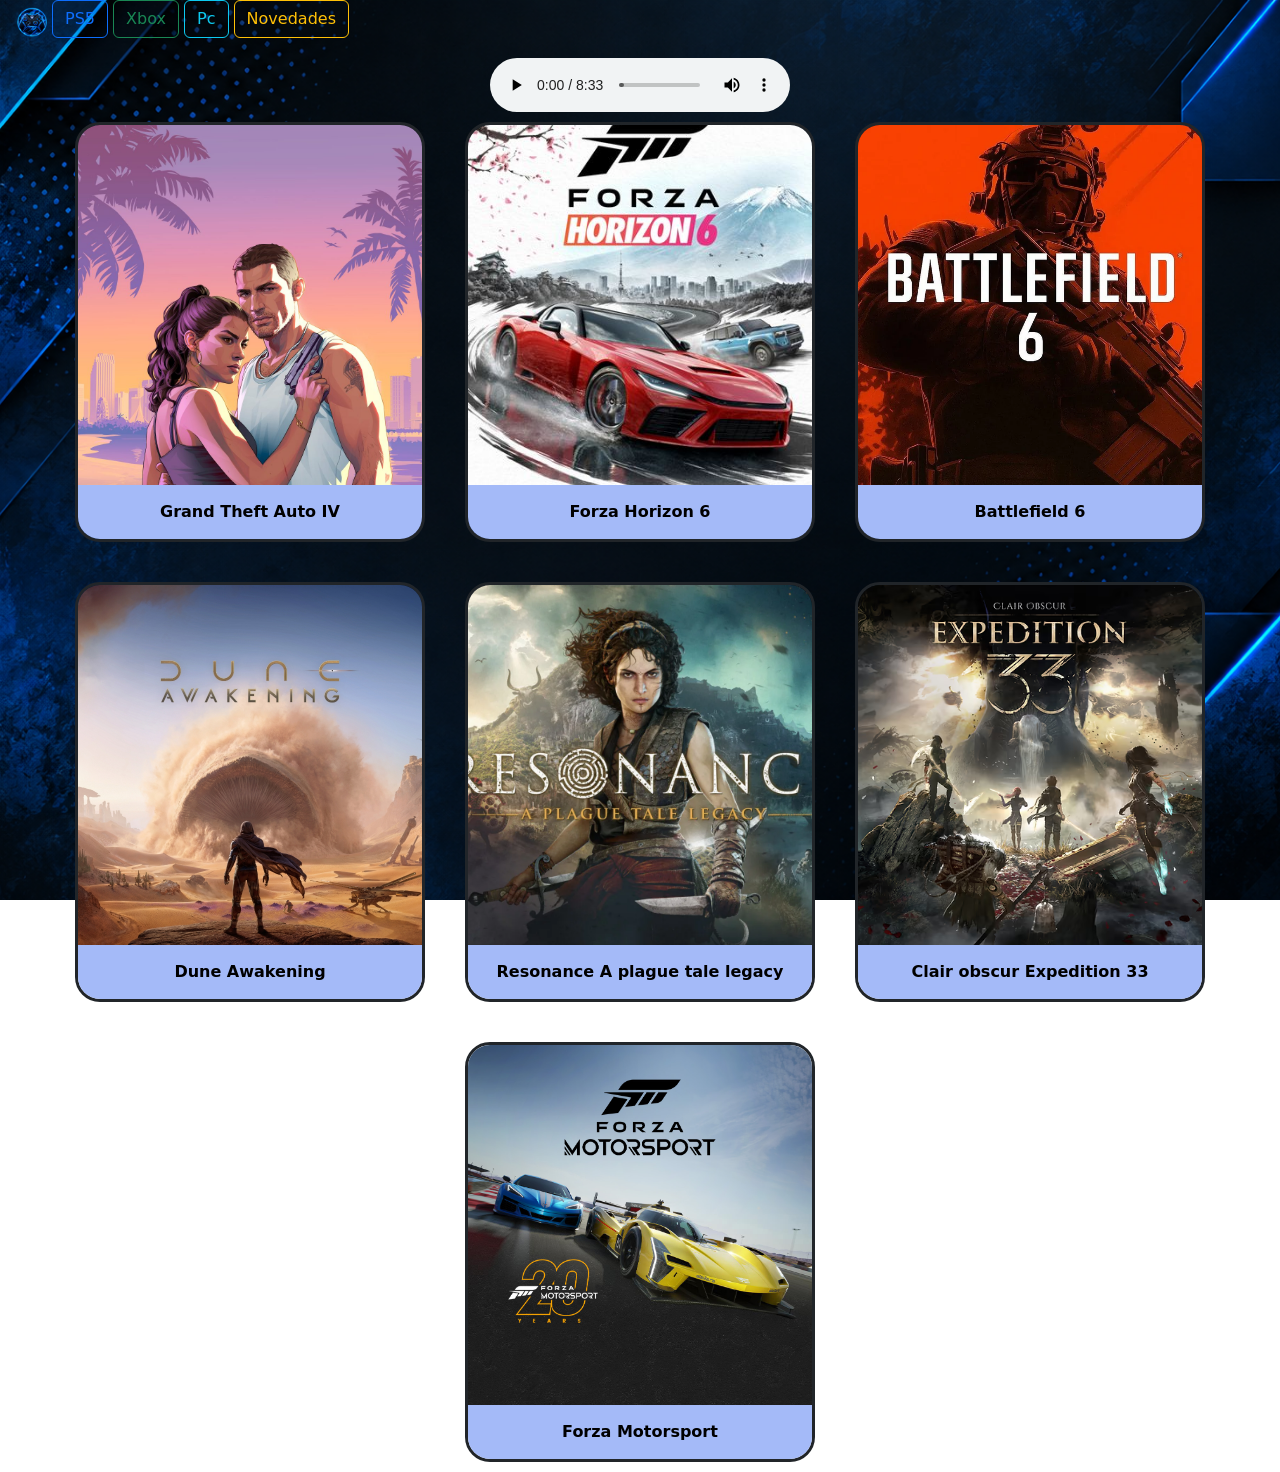
==== Inicio/index.html @ 43ca1779 "Correccion de un error en imagen" ====
<!doctype html>
<html lang="en">

<head>
  <meta charset="UTF-8" />
  <title>Alberto Pueblas</title>
  <link rel="icon" href="./img/favicon.png" />
  <link href="https://cdn.jsdelivr.net/npm/bootstrap@5.3.8/dist/css/bootstrap.min.css" rel="stylesheet"
    integrity="sha384-sRIl4kxILFvY47J16cr9ZwB07vP4J8+LH7qKQnuqkuIAvNWLzeN8tE5YBujZqJLB" crossorigin="anonymous" />
  <link rel="stylesheet" href="./css/index.css" />
</head>

<body>
  <!--Barra de navegación-->
  <div class="container-fluid">
    <nav class="d-flex mb-3">
      <a class="navbar-brand" href="./index.html">
        <img src="./img/favicon.png" alt="Logo" width="30" height="30" class="d-inline-block align-text-top" />
      </a>
      <div class="navBar">
        <a href="./juegos/plataformas/playstation.html" type="button" class="btn btn-outline-primary">PS5</a>
        <a href="./juegos/plataformas/xbox.html" type="button" class="btn btn-outline-success">Xbox</a>
        <a href="./juegos/plataformas/pc.html" type="button" class="btn btn-outline-info">Pc</a>
        <a href="./juegos/proximos.html" type="button" class="btn btn-outline-warning">Novedades</a>
      </div>

    </nav>
  </div>
  <div class="cajon">
    <audio autoplay loop controls class="audio" autoplay loop>
      <source src="./audio/WeLost-LorienTestard.mp3" type="audio/mpeg">
    </audio>
  </div>

  <!--Este div contiene las tarjetas-->
  <div class="contenedor">
    <div class="carta" id="gta6">
      <span>
        <h3>Ficha técnica</h3>
        <ul>
          <li>Fecha de lanzamiento: 19 - 11 - 26</li>
          <li>Plataformas: Xbox / Ps5</li>
          <li>Tamaño: Consolas: 100 - 250 GB</li>
          <li>Multijugador: Sin confirmar</li>
          <li>Precio: 79.99€</li>
          <p>Trailer</p>
        </ul>
        <a href="./img/gtaVI.jpg" target="_blank">
          <img src="./img/gtaVI.jpg" alt="GTA VI" />
        </a>
      </span>
      <img src="./img/gtaVI.jpg" alt="GTA VI" />

      <div class="card-body">
        <p class="card-text">Grand Theft Auto IV</p>
        <a class="Trailer" href="https://www.youtube.com/watch?v=FomR02IqaDY" target="_blank">Trailer: Grand Theft Auto
          VI</a>
      </div>
    </div>

    <div class="carta" id="ForzaHorizon6">
      <span>
        <h3>Ficha técnica</h3>
        <ul>
          <li>Fecha de lanzamiento: 19 - 05 - 26</li>
          <li>Plataformas: Xbox / Pc</li>
          <li>Tamaño: Xbox: 144 GB / Pc: 156 GB</li>
          <li>Multijugador: 1 / 12</li>
          <li>Precio: 69.99€</li>
        </ul>
        <a href="./img/ForzaHorizon6.jpg" target="_blank">
          <img src="./img/ForzaHorizon6.jpg" alt="Forza Horizon 6" />
        </a>
      </span>
      <img src="./img/ForzaHorizon6.jpg" />
      <div class="card-body">
        <p class="card-text">Forza Horizon 6</p>
        <a class="Trailer" href="https://www.youtube.com/watch?v=oYhaW-Vr4wg" target="_blank">Trailer: Forza horizon
          6</a>
      </div>
    </div>

    <div class="carta">
      <span>
        <h3>Ficha técnica</h3>
        <ul>
          <li>Fecha de lanzamiento: 10 - 10 - 25</li>
          <li>Plataformas: Xbox / Ps5 / Pc</li>
          <li>Tamaño: Xbox: 144 GB / Pc: 156 GB</li>
          <li>Multijugador: 1 / 128</li>
          <li>Precio: 69.99€ Standard / 109.99€ Phantom</li>
        </ul>
        <a href="./img/bf.webp" target="_blank">
          <img src="./img/bf.webp" alt="Forza Horizon 6" />
        </a>
      </span>
      <img src="./img/bf.webp" />
      <div class="card-body">
        <p class="card-text">Battlefield 6</p>
        <a class="Trailer" href="https://www.youtube.com/watch?v=6J8g1j0k5xM" target="_blank">Trailer: Battlefield 6</a>
      </div>
    </div>
    <div class="carta">
      <span>
        <h3>Ficha técnica</h3>
        <ul>
          <li>Fecha de lanzamiento: 10 - 06 - 26</li>
          <li>Plataformas: Xbox / Pc / Ps5</li>
          <li>Tamaño: Consolas: 60 GB / Pc: 75 GB</li>
          <li>Multijugador: 1 / 32</li>
          <li>Precio: Standard 49.99€ / Deluxe 69.99€ Utlimate 89.99€</li>
        </ul>
        <a href="./img/dune.jpg" target="_blank">
          <img src="./img/dune.jpg" alt="Dune Awakening" />
        </a>
      </span>
      <img src="./img/dune.jpg" />
      <div class="card-body">
        <p class="card-text">Dune Awakening</p>
        <a class="Trailer" href="https://www.youtube.com/watch?v=ztdVjiRpYfo" target="_blank">Trailer: Dune
          Awakening</a>
      </div>
    </div>

    <div class="carta">
      <span>
        <h3>Ficha técnica</h3>
        <ul>
          <li>Fecha de lanzamiento: 27 - 08 - 26</li>
          <li>Plataformas: Xbox / Pc / Ps5</li>
          <li>Tamaño: Consolas: 66 GB / Pc: 75 GB</li>
          <li>Multijugador: No</li>
          <li>
            Precio: Consolas 49.99€ / Pc 59.99€ / ed.Coleccionista 149.99€
          </li>
        </ul>
        <a href="./img/resonance.webp" target="_blank">
          <img src="./img/resonance.webp" alt="Resonance A plague tale legacy" />
        </a>
      </span>
      <img src="./img/resonance.webp" />
      <div class="card-body">
        <p class="card-text">Resonance A plague tale legacy</p>
        <a class="Trailer" href="https://www.youtube.com/watch?v=K3wOM3Fq3BI" target="_blank">Trailer: Resonance A
          plague tale legacy</a>
      </div>
    </div>

    <div class="carta">
      <span>
        <h3>Ficha técnica</h3>
        <ul>
          <li>Fecha de lanzamiento: 24 - 04 - 25</li>
          <li>Plataformas: Xbox / Pc / Ps5</li>
          <li>Tamaño: Consolas: 43 GB / Pc: 55 GB</li>
          <li>Multijugador: No</li>
          <li>Precio: Standard 49.99€ / Deluxe 59.99€</li>
        </ul>
        <a href="./img/expedition.jpg" target="_blank">
          <img src="./img/expedition.jpg" alt="Clair obscur Expedition 33" />
        </a>
      </span>
      <img src="./img/expedition.jpg" />
      <div class="card-body">
        <p class="card-text">Clair obscur Expedition 33</p>
        <a class="Trailer" href="https://www.youtube.com/watch?v=9baCqcVrNCc" target="_blank">Trailer: Clair obscur
          Expedition 33</a>
      </div>
    </div>
    <div class="carta">
      <span>
        <h3>Ficha técnica</h3>
        <ul>
          <li>Fecha de lanzamiento: 10 - 10 - 23</li>
          <li>Plataformas: Xbox / Pc</li>
          <li>Tamaño: Xbox: 144 GB / Pc: 130 GB</li>
          <li>Multijugador: 1 / 16</li>
          <li>Precio: Standard 69.99€ / Deluxe 99.99€</li>
        </ul>
        <a href="./img/forzaMotorsport.jpg" target="_blank">
          <img src="./img/forzaMotorsport.jpg" alt="Forza Motorsport" />
        </a>
      </span>
      <img src="./img/forzaMotorsport.jpg" />
      <div class="card-body">
        <p class="card-text">Forza Motorsport</p>
        <a class="Trailer" href="https://www.youtube.com/watch?v=em4gv1Ietko" target="_blank">Trailer: Forza
          Motorsport</a>
      </div>
    </div>
  </div>
</body>

</html>
---- Inicio/css/index.css ----
body {
  background-image: url("../img/Fondo.png");
  background-size: cover;
  background-position: center;
  background-attachment: fixed;
  margin: 0;
}

p {
  color: aliceblue;
}

.navbar-brand {
  margin: 5px;
}
.contenedor {
  display: flex;
  justify-content: center;
  gap: 20px;
  flex-wrap: wrap;
}

.carta {
  height: 420px;
  width: 350px;
  margin: 10px;
  overflow: hidden;
  border-radius: 25px;
  border-style: solid;
  position: relative;
  span {
    display: none;
  }


}

.carta:hover {
  width: 350px;
  height: 420px;
  margin: 10px;
  overflow: hidden;
  border-radius: 25px;
  border-style: solid;
  border-color: rgb(0, 149, 255);
  h3 {
    text-align: center;
    color: rgb(0, 149, 255);
    font-weight: bold;
  }
  span {
    position: absolute;
    top: 0;
    width: 100%;
    height: 100%;
    display: block;
    text-align: left;
    z-index: 2;
    font-weight: bold;
  }
    span img {
    position: absolute;
    width: 80%;
    height: 180px;
    left: 10%;
    bottom: 20px;
    object-fit: cover;
    opacity: 0;
  }
  p{
    display:none;
  }
  .Trailer {
    text-align: center;
    position: sticky;
    bottom: 0;
    width: 100%;
    z-index: 2;
    font-weight: bold;
    color: rgb(0, 149, 255);
  }
  img {
    width: 100%;
    height: 360px;
    object-fit: cover;
    opacity: 0.4;
  }
}

.card-body {
  background-color: rgb(164, 186, 248);
  text-align: center;
  padding: 15px;
}

.card-body-ps {
  background-color: #1876d4;
  text-align: center;
  padding: 15px;
}

.card-body-xbox {
  background-color: #119b02;
  text-align: center;
  padding: 15px;
}

.card-text {
  color: black;
  font-weight: bold;
}

.carta img {
  width: 100%;
  height: 360px;
  object-fit: cover;
}

.cartel {
  width: 80%;
  margin: 10px auto;
  overflow: hidden;
  border-radius: 25px;
}
.cartel img {
  width: 100%;

  object-fit: cover;
}

.listas {
  text-align: left;
}

.cartaNoticia {
  margin: 10px auto;
  margin-left: 10px;
  margin-right: 10px;
  border-radius: 20px;
  background-color: aliceblue;
}

.cartaNoticia p {
  margin-left: 15px;
  margin-right: 15px;
  color: black;
}
.cartaNoticia h1 {
  text-align: center;
}

.lista {
  text-align: center;
  width: 350px;
  margin: 10px;
  overflow: hidden;
  border-radius: 25px;
  border-style: solid;
  position: relative;
}

.audio {
  display: center;
  position: relative;
  bottom: 0;
  left: 0;
}
.cajon {
  display: flex;
  justify-content: center;
  gap: 20px;
  flex-wrap: wrap;
}

ul {
background-color: white;
opacity: 0.5;
border-radius: 20px;
}
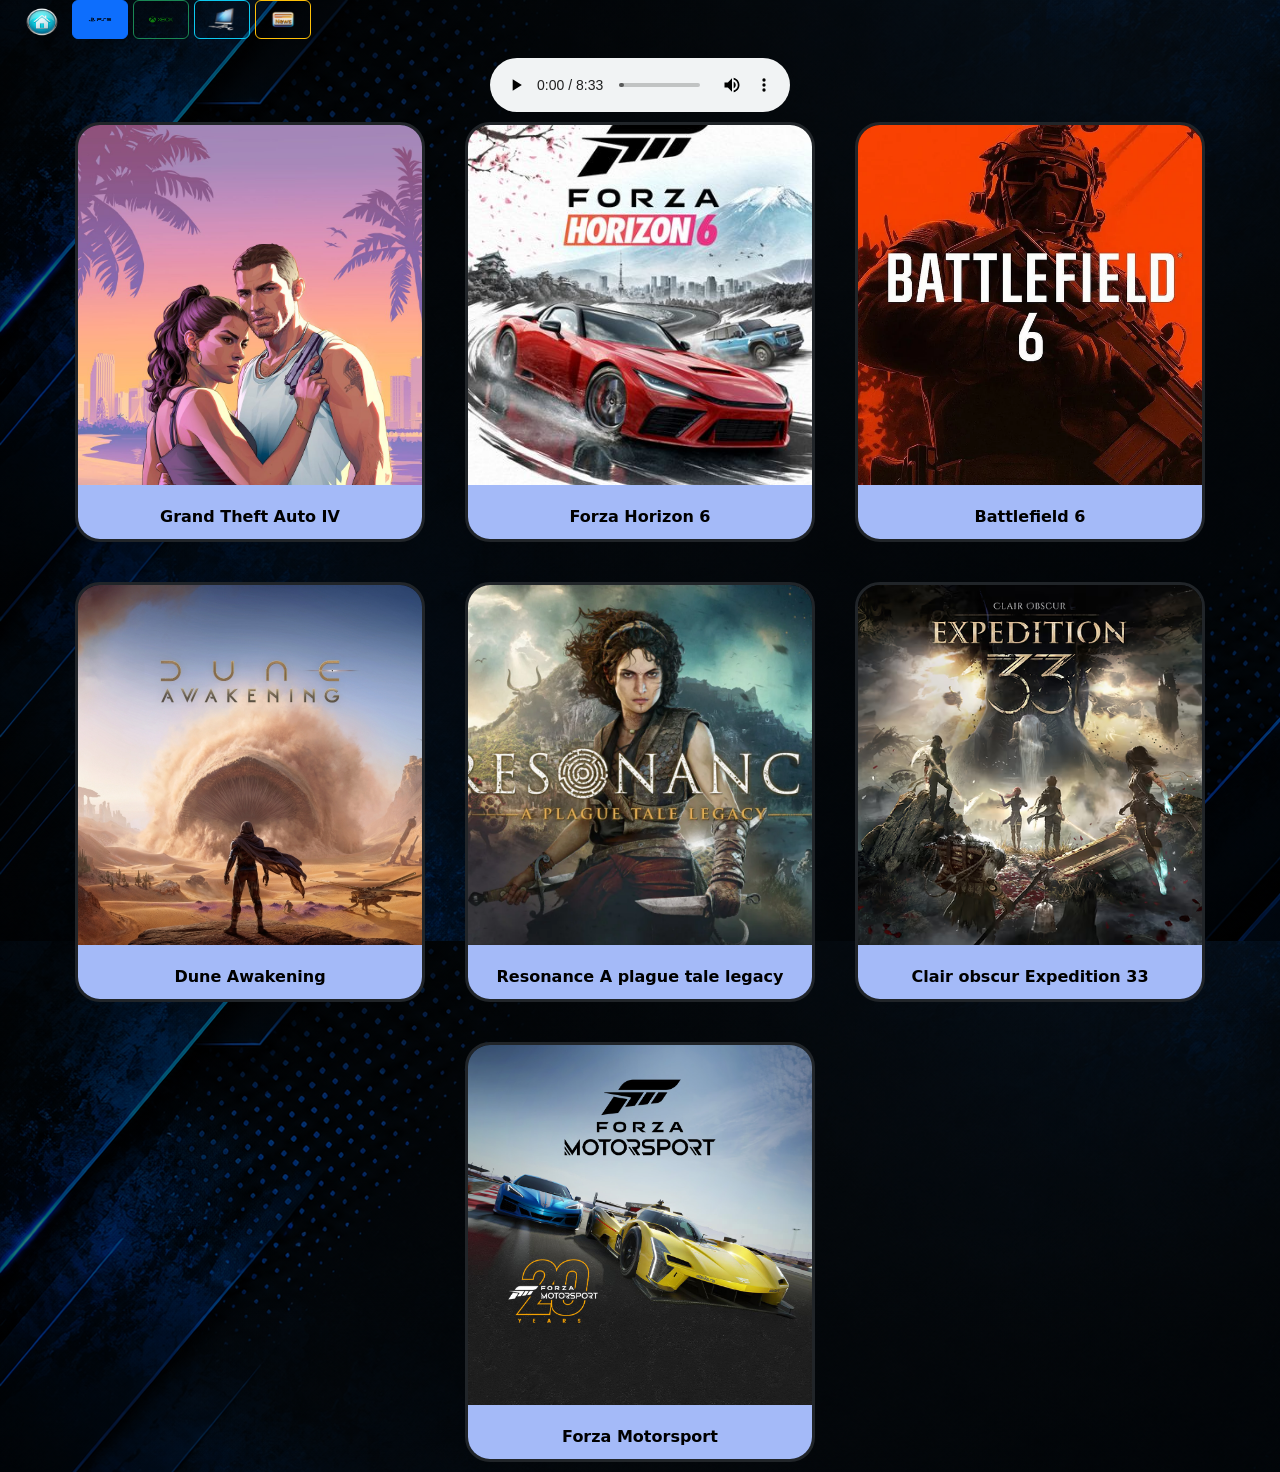
==== commit 1d673eb8: "Implementacion de mejoras visuales e iconos en la navbar" ====
--- a/Inicio/index.html
+++ b/Inicio/index.html
@@ -15,17 +15,26 @@
   <div class="container-fluid">
     <nav class="d-flex mb-3">
       <a class="navbar-brand" href="./index.html">
-        <img src="./img/favicon.png" alt="Logo" width="30" height="30" class="d-inline-block align-text-top" />
+        <img src="./img/BotonInicio.png" alt="Logo" width="50" height="30" class="d-inline-block align-text-top" />
       </a>
       <div class="navBar">
-        <a href="./juegos/plataformas/playstation.html" type="button" class="btn btn-outline-primary">PS5</a>
-        <a href="./juegos/plataformas/xbox.html" type="button" class="btn btn-outline-success">Xbox</a>
-        <a href="./juegos/plataformas/pc.html" type="button" class="btn btn-outline-info">Pc</a>
-        <a href="./juegos/proximos.html" type="button" class="btn btn-outline-warning">Novedades</a>
+        <a href="./juegos/plataformas/playstation.html" type="button" class="btn btn-primary"> 
+          <img src="./img/BotonPs.png" alt="PS5" width="30" height="25" />
+        </a>
+        <a href="./juegos/plataformas/xbox.html" type="button" class="btn btn-outline-success">
+          <img src="./img/botonXbox.png" alt="Xbox" width="30" height="25" />
+        </a>
+        <a href="./juegos/plataformas/pc.html" type="button" class="btn btn-outline-info">
+          <img src="./img/BotonPc.png" alt="Pc" width="30" height="25" />
+        </a>
+        <a href="./juegos/proximos.html" type="button" class="btn btn-outline-warning">
+          <img src="./img/BotonNews.png" alt="Novedades" width="30" height="25" />
+        </a>
       </div>
 
     </nav>
   </div>
+
   <div class="cajon">
     <audio autoplay loop controls class="audio" autoplay loop>
       <source src="./audio/WeLost-LorienTestard.mp3" type="audio/mpeg">
@@ -34,15 +43,15 @@
 
   <!--Este div contiene las tarjetas-->
   <div class="contenedor">
-    <div class="carta" id="gta6">
-      <span>
-        <h3>Ficha técnica</h3>
-        <ul>
+    <div class="carta">
+      <span>
+        <h3>Ficha técnica</h3>
+        <ul class="ul-ficha">
           <li>Fecha de lanzamiento: 19 - 11 - 26</li>
           <li>Plataformas: Xbox / Ps5</li>
           <li>Tamaño: Consolas: 100 - 250 GB</li>
           <li>Multijugador: Sin confirmar</li>
-          <li>Precio: 79.99€</li>
+          <li>Precio: Standard 79.99€ / Ultimate 99.99€</li>
           <p>Trailer</p>
         </ul>
         <a href="./img/gtaVI.jpg" target="_blank">
@@ -59,9 +68,9 @@
     </div>
 
     <div class="carta" id="ForzaHorizon6">
-      <span>
-        <h3>Ficha técnica</h3>
-        <ul>
+      <span font-weight="bold">
+        <h3>Ficha técnica</h3>
+        <ul class="ul-ficha">
           <li>Fecha de lanzamiento: 19 - 05 - 26</li>
           <li>Plataformas: Xbox / Pc</li>
           <li>Tamaño: Xbox: 144 GB / Pc: 156 GB</li>
@@ -83,7 +92,7 @@
     <div class="carta">
       <span>
         <h3>Ficha técnica</h3>
-        <ul>
+        <ul class="ul-ficha">
           <li>Fecha de lanzamiento: 10 - 10 - 25</li>
           <li>Plataformas: Xbox / Ps5 / Pc</li>
           <li>Tamaño: Xbox: 144 GB / Pc: 156 GB</li>
@@ -103,7 +112,7 @@
     <div class="carta">
       <span>
         <h3>Ficha técnica</h3>
-        <ul>
+        <ul class="ul-ficha">
           <li>Fecha de lanzamiento: 10 - 06 - 26</li>
           <li>Plataformas: Xbox / Pc / Ps5</li>
           <li>Tamaño: Consolas: 60 GB / Pc: 75 GB</li>
@@ -125,7 +134,7 @@
     <div class="carta">
       <span>
         <h3>Ficha técnica</h3>
-        <ul>
+        <ul class="ul-ficha">
           <li>Fecha de lanzamiento: 27 - 08 - 26</li>
           <li>Plataformas: Xbox / Pc / Ps5</li>
           <li>Tamaño: Consolas: 66 GB / Pc: 75 GB</li>
@@ -149,7 +158,7 @@
     <div class="carta">
       <span>
         <h3>Ficha técnica</h3>
-        <ul>
+        <ul class="ul-ficha">
           <li>Fecha de lanzamiento: 24 - 04 - 25</li>
           <li>Plataformas: Xbox / Pc / Ps5</li>
           <li>Tamaño: Consolas: 43 GB / Pc: 55 GB</li>
@@ -170,7 +179,7 @@
     <div class="carta">
       <span>
         <h3>Ficha técnica</h3>
-        <ul>
+        <ul class="ul-ficha">
           <li>Fecha de lanzamiento: 10 - 10 - 23</li>
           <li>Plataformas: Xbox / Pc</li>
           <li>Tamaño: Xbox: 144 GB / Pc: 130 GB</li>
--- a/Inicio/css/index.css
+++ b/Inicio/css/index.css
@@ -1,9 +1,13 @@
 body {
   background-image: url("../img/Fondo.png");
+  margin: 0;
   background-size: cover;
   background-position: center;
   background-attachment: fixed;
-  margin: 0;
+  background:
+    linear-gradient(rgba(0, 0, 0, 0.55),
+      rgba(0, 0, 0, 0.55)),
+    url("../img/Fondo.png");
 }
 
 p {
@@ -13,6 +17,7 @@
 .navbar-brand {
   margin: 5px;
 }
+
 .contenedor {
   display: flex;
   justify-content: center;
@@ -28,10 +33,21 @@
   border-radius: 25px;
   border-style: solid;
   position: relative;
+  transition:
+    transform 0.3s ease,
+    box-shadow 0.3s ease,
+    border-color 0.3s ease;
+
   span {
-    display: none;
-  }
-
+    position: absolute;
+    inset: 0;
+    padding: 20px;
+    opacity: 0;
+    font-weight: bold;
+    transform: translateY(30px);
+    transition: 0.4s ease;
+    background: rgba(44, 48, 58, 0.85);
+  }
 
 }
 
@@ -43,22 +59,26 @@
   border-radius: 25px;
   border-style: solid;
   border-color: rgb(0, 149, 255);
+  transform: translateY(-8px);
+  box-shadow: 0 10px 30px rgb(0, 149, 255);
+  opacity: 1;
+  transform: translateY(-8px);
+
   h3 {
     text-align: center;
     color: rgb(0, 149, 255);
     font-weight: bold;
   }
+
   span {
-    position: absolute;
-    top: 0;
-    width: 100%;
-    height: 100%;
     display: block;
     text-align: left;
     z-index: 2;
-    font-weight: bold;
-  }
-    span img {
+    opacity: 0.8;
+    transform: translateY(0);
+  }
+
+  span img {
     position: absolute;
     width: 80%;
     height: 180px;
@@ -67,9 +87,11 @@
     object-fit: cover;
     opacity: 0;
   }
-  p{
-    display:none;
-  }
+
+  p {
+    display: none;
+  }
+
   .Trailer {
     text-align: center;
     position: sticky;
@@ -79,6 +101,7 @@
     font-weight: bold;
     color: rgb(0, 149, 255);
   }
+
   img {
     width: 100%;
     height: 360px;
@@ -90,7 +113,7 @@
 .card-body {
   background-color: rgb(164, 186, 248);
   text-align: center;
-  padding: 15px;
+  padding: 20px;
 }
 
 .card-body-ps {
@@ -122,6 +145,7 @@
   overflow: hidden;
   border-radius: 25px;
 }
+
 .cartel img {
   width: 100%;
 
@@ -145,10 +169,12 @@
   margin-right: 15px;
   color: black;
 }
+
 .cartaNoticia h1 {
   text-align: center;
 }
 
+/* Estilos para la lista de noticias */
 .lista {
   text-align: center;
   width: 350px;
@@ -165,6 +191,7 @@
   bottom: 0;
   left: 0;
 }
+/* Estilos para el reproductor */
 .cajon {
   display: flex;
   justify-content: center;
@@ -172,8 +199,11 @@
   flex-wrap: wrap;
 }
 
-ul {
-background-color: white;
-opacity: 0.5;
-border-radius: 20px;
+/* Estilos para la ficha técnica */
+.ul-ficha {
+  list-style-type: none;
+  padding-left: 20px;
+  padding-top: 10px;
+  background-color: white;
+  border-radius: 20px;
 }
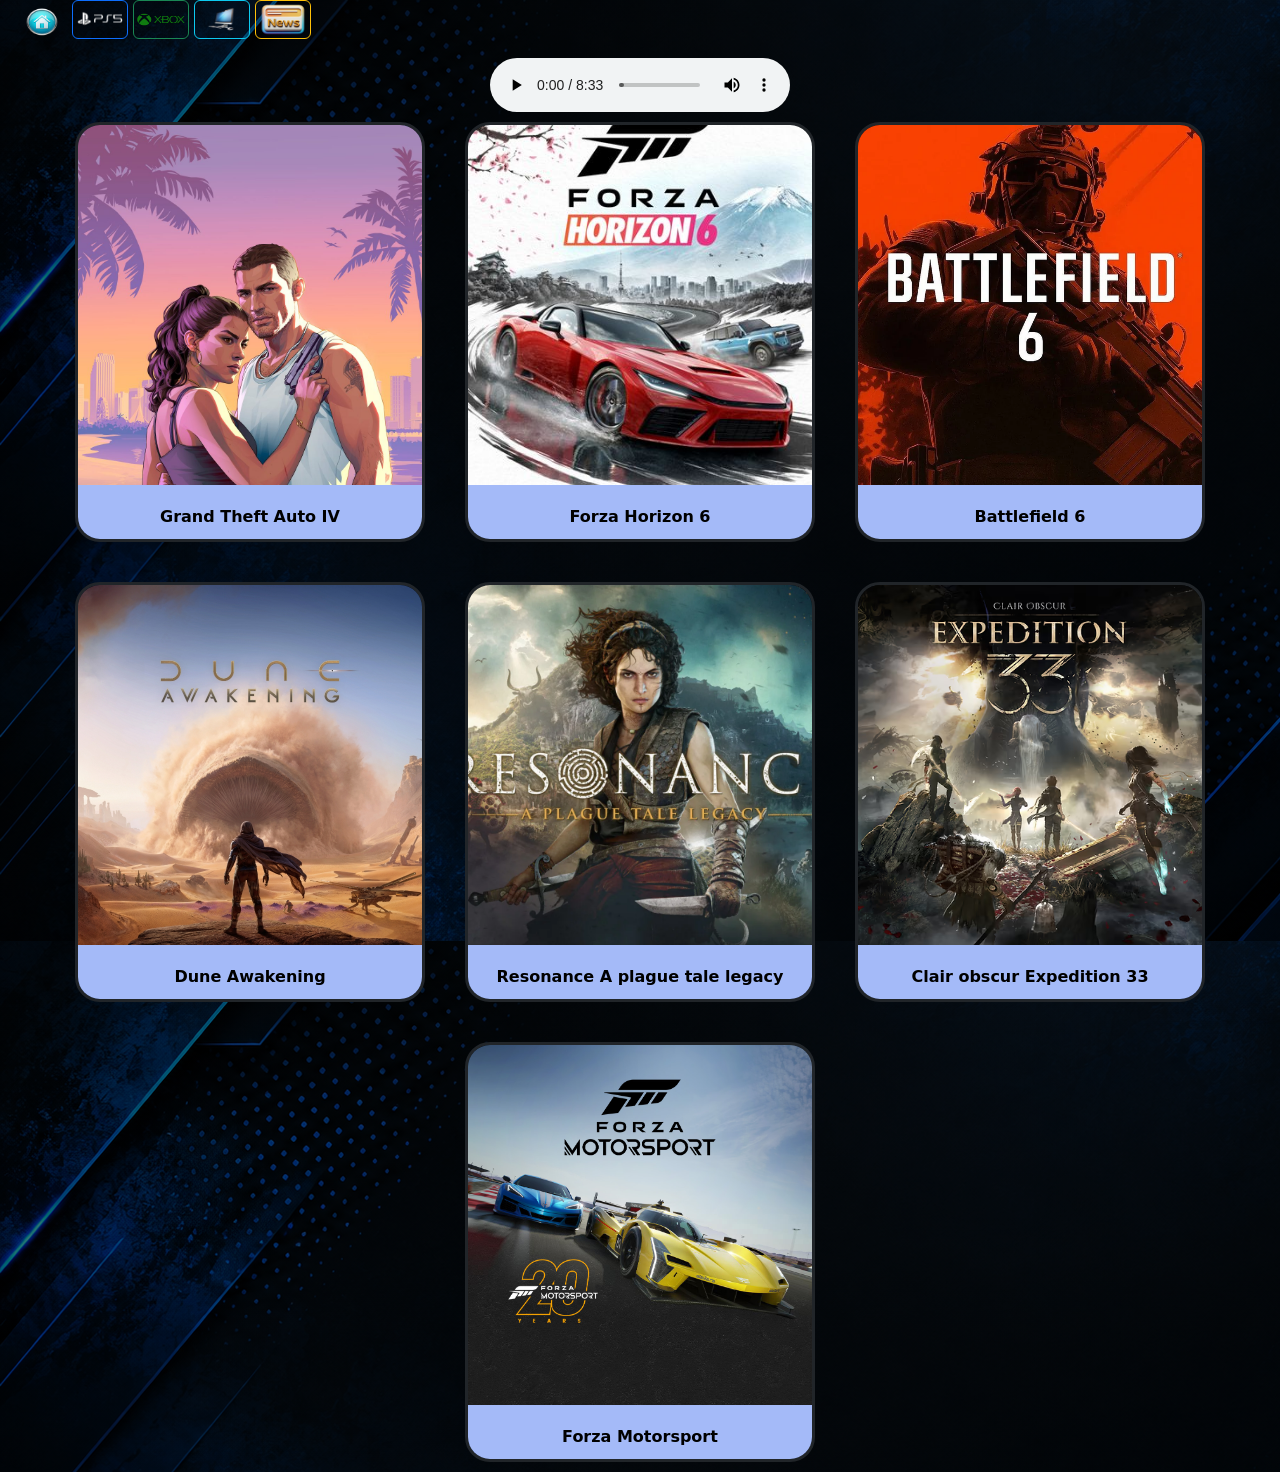
==== commit dd36cf31: "Adaptados los iconos a los botones" ====
--- a/Inicio/index.html
+++ b/Inicio/index.html
@@ -18,17 +18,17 @@
         <img src="./img/BotonInicio.png" alt="Logo" width="50" height="30" class="d-inline-block align-text-top" />
       </a>
       <div class="navBar">
-        <a href="./juegos/plataformas/playstation.html" type="button" class="btn btn-primary"> 
-          <img src="./img/BotonPs.png" alt="PS5" width="30" height="25" />
+        <a href="./juegos/plataformas/playstation.html" type="button" class="btn btn-outline-primary"> 
+          <img src="./img/BotonPs5.png" alt="PS5" width="30" height="25" class="sizeBoton" />
         </a>
         <a href="./juegos/plataformas/xbox.html" type="button" class="btn btn-outline-success">
-          <img src="./img/botonXbox.png" alt="Xbox" width="30" height="25" />
+          <img src="./img/botonXbox.png" alt="Xbox" width="30" height="25" class="sizeBoton"/>
         </a>
         <a href="./juegos/plataformas/pc.html" type="button" class="btn btn-outline-info">
           <img src="./img/BotonPc.png" alt="Pc" width="30" height="25" />
         </a>
         <a href="./juegos/proximos.html" type="button" class="btn btn-outline-warning">
-          <img src="./img/BotonNews.png" alt="Novedades" width="30" height="25" />
+          <img src="./img/BotonNews.png" alt="Novedades" width="30" height="25" class="sizeBoton"/>
         </a>
       </div>
 
--- a/Inicio/css/index.css
+++ b/Inicio/css/index.css
@@ -206,4 +206,8 @@
   padding-top: 10px;
   background-color: white;
   border-radius: 20px;
+}
+
+.sizeBoton {
+  scale: 200%;
 }
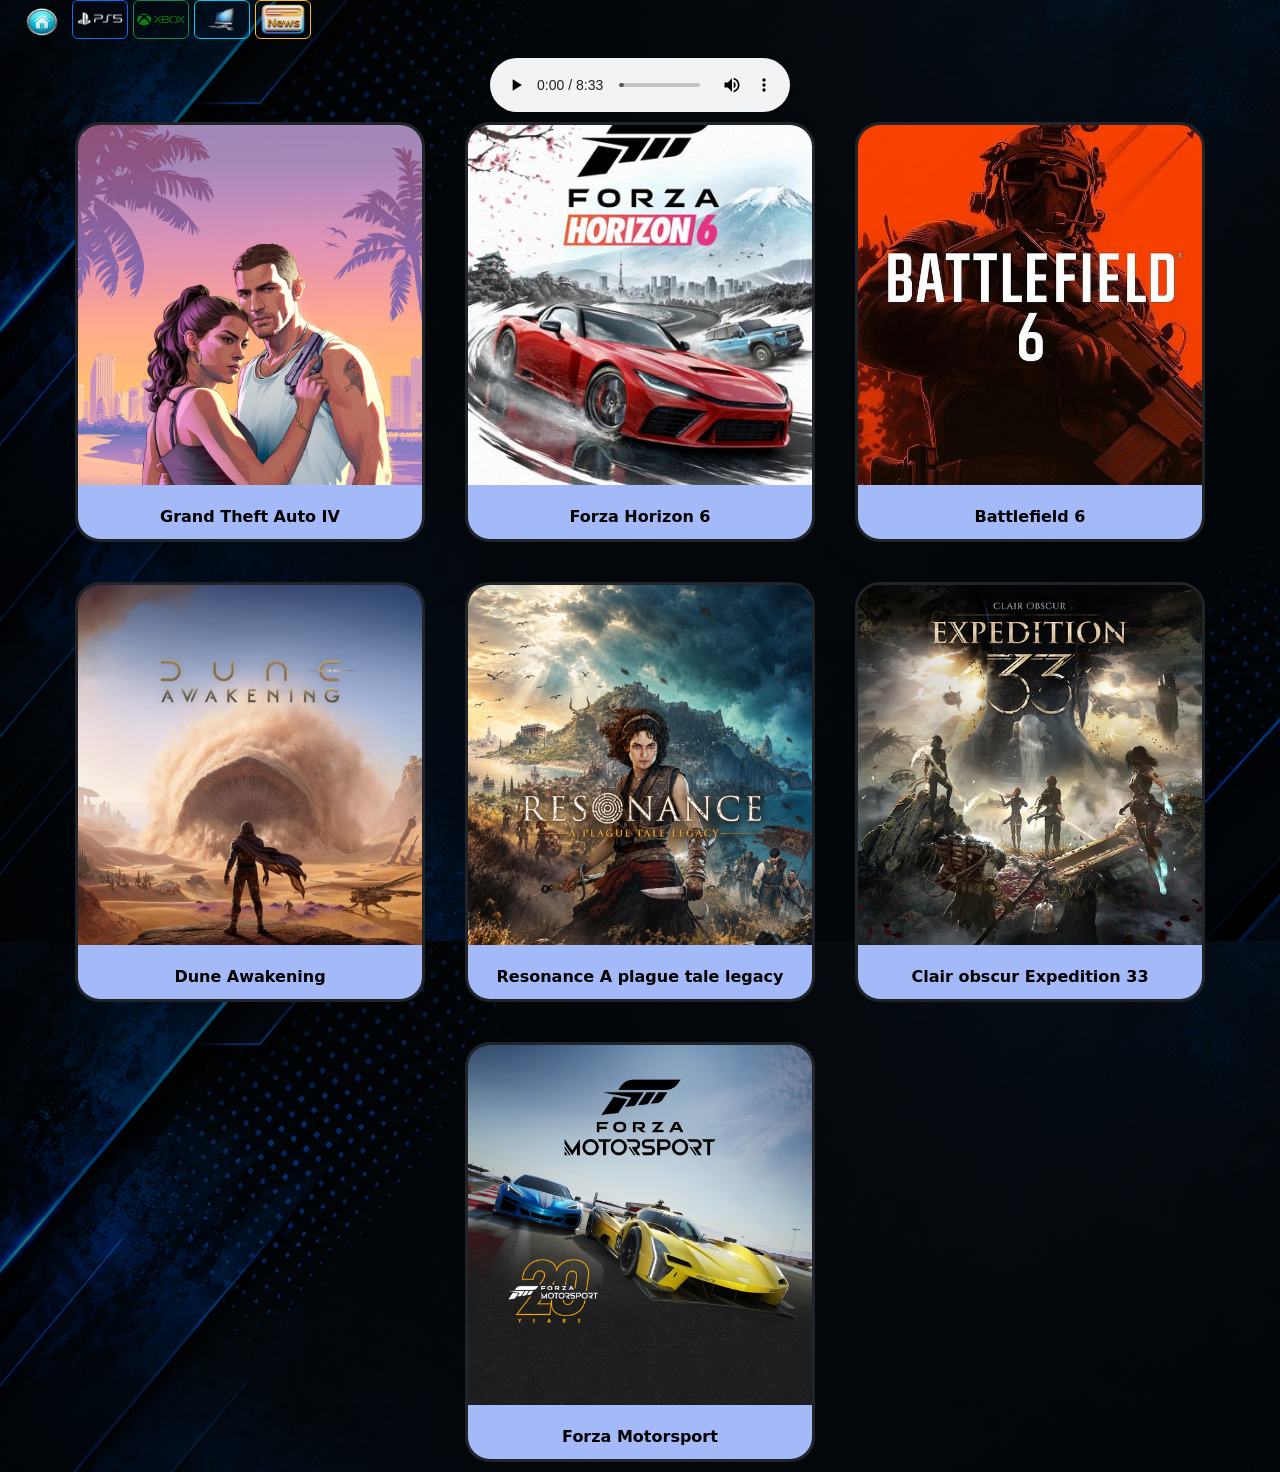
==== commit 5b090c53: "Arreglo de imagenes" ====
--- a/Inicio/index.html
+++ b/Inicio/index.html
@@ -144,10 +144,10 @@
           </li>
         </ul>
         <a href="./img/resonance.webp" target="_blank">
-          <img src="./img/resonance.webp" alt="Resonance A plague tale legacy" />
-        </a>
-      </span>
-      <img src="./img/resonance.webp" />
+          <img src="./img/resonance.png" alt="Resonance A plague tale legacy"  />
+        </a>
+      </span>
+      <img src="./img/resonance.png"/>
       <div class="card-body">
         <p class="card-text">Resonance A plague tale legacy</p>
         <a class="Trailer" href="https://www.youtube.com/watch?v=K3wOM3Fq3BI" target="_blank">Trailer: Resonance A
--- a/Inicio/css/index.css
+++ b/Inicio/css/index.css
@@ -210,4 +210,4 @@
 
 .sizeBoton {
   scale: 200%;
-}+}
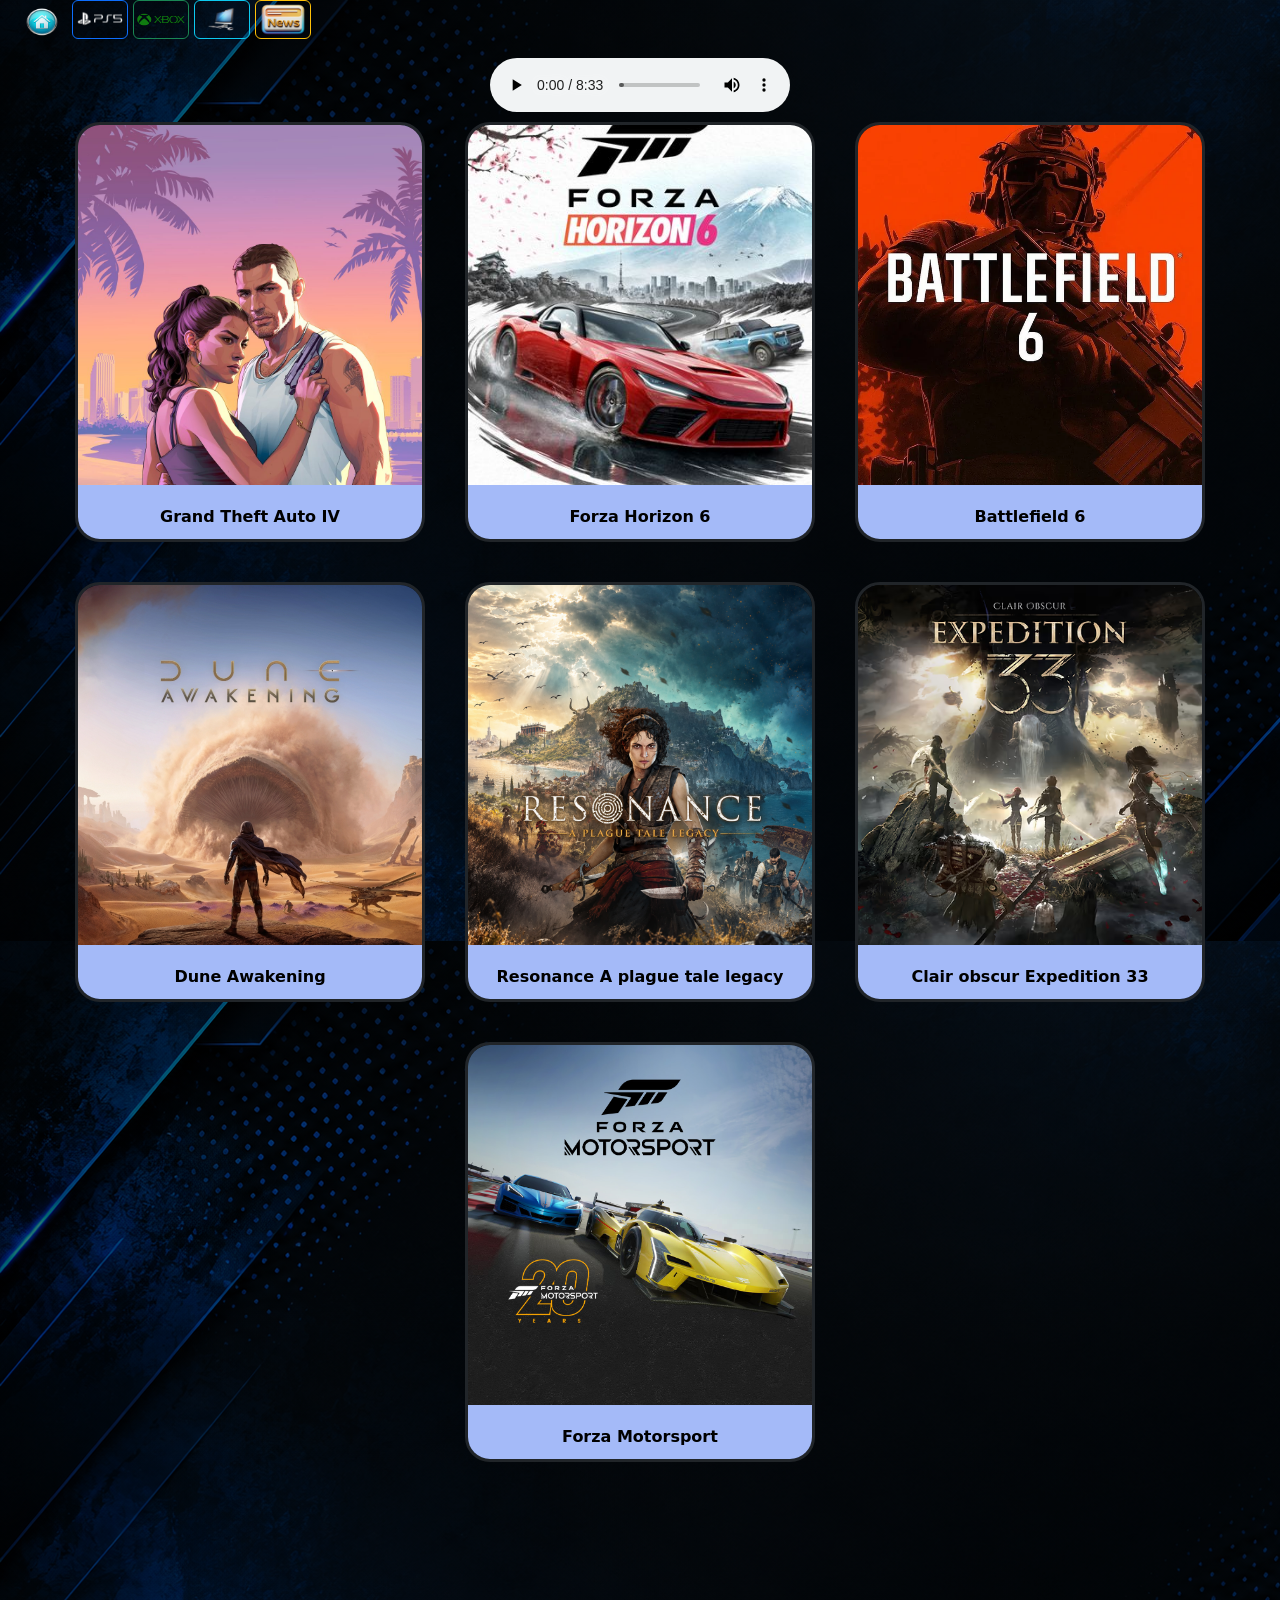
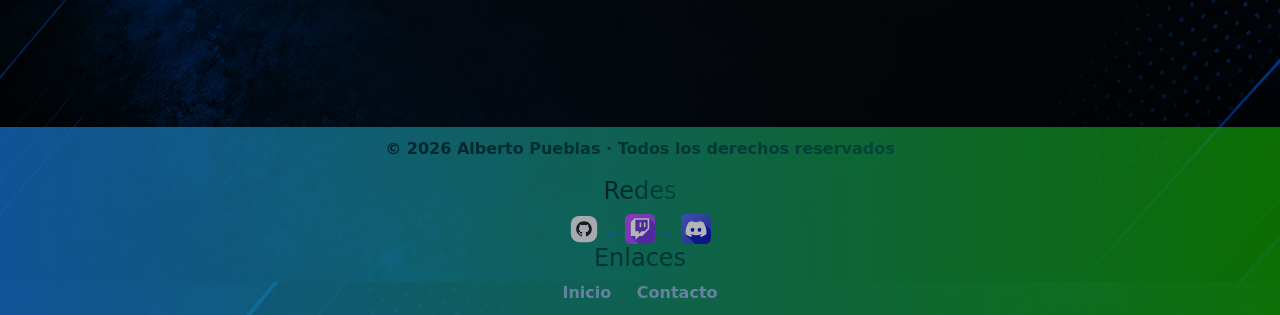
==== commit 2ba2e9ad: "Implementación de footer y correccion en estilos" ====
--- a/Inicio/index.html
+++ b/Inicio/index.html
@@ -12,28 +12,29 @@
 
 <body>
   <!--Barra de navegación-->
-  <div class="container-fluid">
-    <nav class="d-flex mb-3">
-      <a class="navbar-brand" href="./index.html">
-        <img src="./img/BotonInicio.png" alt="Logo" width="50" height="30" class="d-inline-block align-text-top" />
-      </a>
-      <div class="navBar">
-        <a href="./juegos/plataformas/playstation.html" type="button" class="btn btn-outline-primary"> 
-          <img src="./img/BotonPs5.png" alt="PS5" width="30" height="25" class="sizeBoton" />
-        </a>
-        <a href="./juegos/plataformas/xbox.html" type="button" class="btn btn-outline-success">
-          <img src="./img/botonXbox.png" alt="Xbox" width="30" height="25" class="sizeBoton"/>
-        </a>
-        <a href="./juegos/plataformas/pc.html" type="button" class="btn btn-outline-info">
-          <img src="./img/BotonPc.png" alt="Pc" width="30" height="25" />
-        </a>
-        <a href="./juegos/proximos.html" type="button" class="btn btn-outline-warning">
-          <img src="./img/BotonNews.png" alt="Novedades" width="30" height="25" class="sizeBoton"/>
-        </a>
-      </div>
-
-    </nav>
-  </div>
+  <header>
+    <div class="container-fluid">
+      <nav class="d-flex mb-3">
+        <a class="navbar-brand" href="./index.html">
+          <img src="./img/BotonInicio.png" alt="Logo" width="50" height="30" class="d-inline-block align-text-top" />
+        </a>
+        <div class="navBar">
+          <a href="./juegos/plataformas/playstation.html" type="button" class="btn btn-outline-primary">
+            <img src="./img/BotonPs5.png" alt="PS5" width="30" height="25" class="sizeBoton" />
+          </a>
+          <a href="./juegos/plataformas/xbox.html" type="button" class="btn btn-outline-success">
+            <img src="./img/botonXbox.png" alt="Xbox" width="30" height="25" class="sizeBoton" />
+          </a>
+          <a href="./juegos/plataformas/pc.html" type="button" class="btn btn-outline-info">
+            <img src="./img/BotonPc.png" alt="Pc" width="30" height="25" />
+          </a>
+          <a href="./juegos/proximos.html" type="button" class="btn btn-outline-warning">
+            <img src="./img/BotonNews.png" alt="Novedades" width="30" height="25" class="sizeBoton" />
+          </a>
+        </div>
+      </nav>
+    </div>
+  </header>
 
   <div class="cajon">
     <audio autoplay loop controls class="audio" autoplay loop>
@@ -144,10 +145,10 @@
           </li>
         </ul>
         <a href="./img/resonance.webp" target="_blank">
-          <img src="./img/resonance.png" alt="Resonance A plague tale legacy"  />
-        </a>
-      </span>
-      <img src="./img/resonance.png"/>
+          <img src="./img/resonance.png" alt="Resonance A plague tale legacy" />
+        </a>
+      </span>
+      <img src="./img/resonance.png" />
       <div class="card-body">
         <p class="card-text">Resonance A plague tale legacy</p>
         <a class="Trailer" href="https://www.youtube.com/watch?v=K3wOM3Fq3BI" target="_blank">Trailer: Resonance A
@@ -198,6 +199,33 @@
       </div>
     </div>
   </div>
+  <footer>
+    <div class="footer">
+      <p>© 2026 Alberto Pueblas · Todos los derechos reservados</p>
+
+      <div class="footer-social">
+        <div class="footer-social-icons">
+        <h4>Redes</h4>
+          <a href="https://github.com/AlbertoPueblas" target="_blank">
+            <img src="./img/github.svg" alt="GitHub"/>
+          </a>
+          <a href="https://www.twitch.tv/bettotepeto" target="_blank">
+            <img src="./img/twitch.svg" alt="Twitch"/>
+          </a>          
+          <a href="https://discord.com/users/bettorrio" target="_blank">
+            <img src="./img/discord.svg" alt="Discord"/>
+          </a>
+        </div>
+      </div>
+
+      <div class="footer-links">
+        <h4>Enlaces</h4>
+        <a href="index.html">Inicio</a>
+        <a href="mailto:acpg36@educa.madrid.org">Contacto</a>
+      </div>
+
+    </div>
+  </footer>
 </body>
 
 </html>
--- a/Inicio/css/index.css
+++ b/Inicio/css/index.css
@@ -1,6 +1,7 @@
 body {
   background-image: url("../img/Fondo.png");
   margin: 0;
+  min-height: 100vh;
   background-size: cover;
   background-position: center;
   background-attachment: fixed;
@@ -19,6 +20,7 @@
 }
 
 .contenedor {
+  flex: 1;
   display: flex;
   justify-content: center;
   gap: 20px;
@@ -48,6 +50,9 @@
     transition: 0.4s ease;
     background: rgba(44, 48, 58, 0.85);
   }
+  span img {
+    opacity: 0;
+  }
 
 }
 
@@ -140,10 +145,20 @@
 }
 
 .cartel {
+  display: flex;
+  justify-content: center;
   width: 80%;
+  max-width: 800px;
+  max-height: 400px;
   margin: 10px auto;
   overflow: hidden;
   border-radius: 25px;
+}
+
+.video {
+  width: 100%;
+  height: 400px;
+  object-fit: cover;
 }
 
 .cartel img {
@@ -158,8 +173,8 @@
 
 .cartaNoticia {
   margin: 10px auto;
-  margin-left: 10px;
-  margin-right: 10px;
+  margin-left: 30px;
+  margin-right: 30px;
   border-radius: 20px;
   background-color: aliceblue;
 }
@@ -211,3 +226,46 @@
 .sizeBoton {
   scale: 200%;
 }
+
+footer {
+  display: flex;
+flex-direction: column;
+  justify-content: center;
+  margin-top: 255px;
+  opacity: 0.7;
+  p {
+    background: linear-gradient(to right, #010b24, #048466);
+    background-clip: text;
+    -webkit-text-fill-color: transparent;
+  }
+    h4 {
+    background: linear-gradient(to right, #010b24, #048466);
+    background-clip: text;
+    -webkit-text-fill-color: transparent;
+  }
+  text-align: center;
+  padding: 10px;
+  bottom: 0;
+  left: 0;
+  width: 100%;
+  font-weight: bold;
+  color: linear-gradient(to right, #1876d4, #119b02);
+  background: linear-gradient(to right, #1876d4, #119b02);
+
+}
+.footer-social {
+  display: flex;
+  justify-content: center;
+  img {
+    width: 30px;
+    height: 30px;
+    margin: 0 10px;
+  }
+
+}
+
+.footer-links a {
+  color: rgb(143, 182, 226);
+  text-decoration: none;
+  margin: 0 10px;
+}
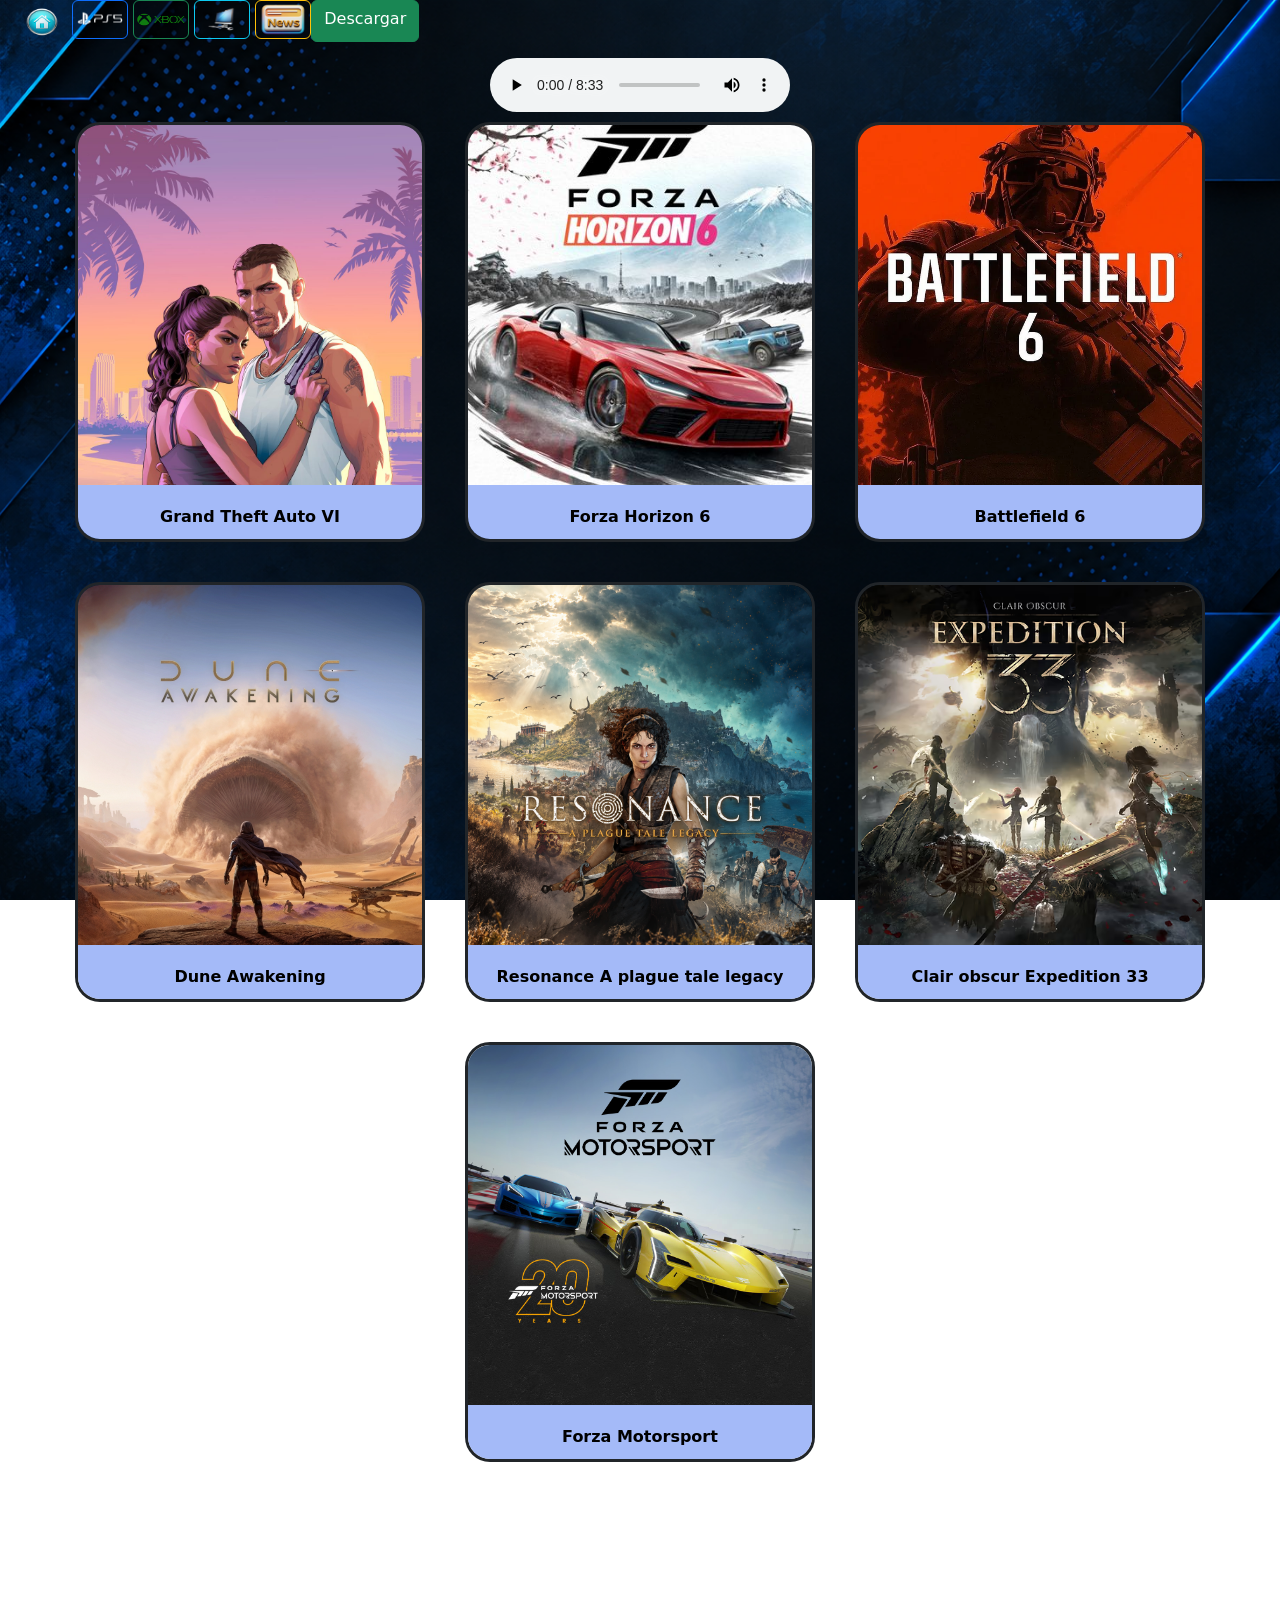
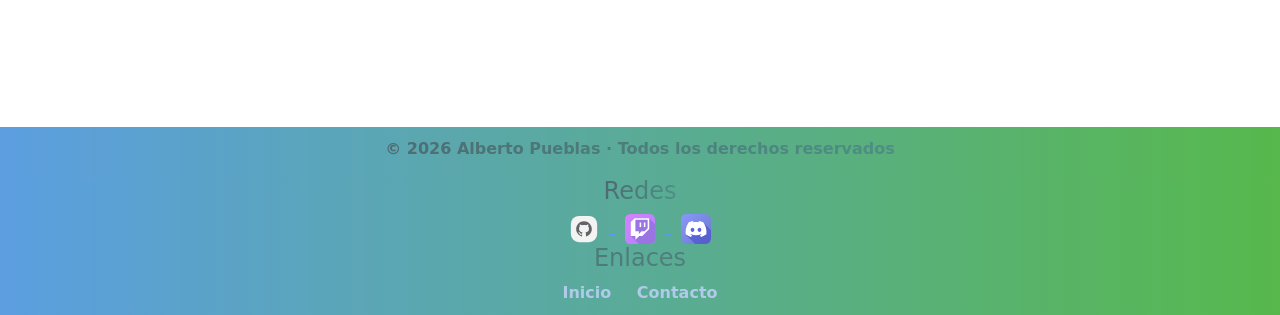
==== commit 7723c5e2: "Añadido boton descarga" ====
--- a/Inicio/index.html
+++ b/Inicio/index.html
@@ -1,231 +1,307 @@
 <!doctype html>
 <html lang="en">
-
-<head>
-  <meta charset="UTF-8" />
-  <title>Alberto Pueblas</title>
-  <link rel="icon" href="./img/favicon.png" />
-  <link href="https://cdn.jsdelivr.net/npm/bootstrap@5.3.8/dist/css/bootstrap.min.css" rel="stylesheet"
-    integrity="sha384-sRIl4kxILFvY47J16cr9ZwB07vP4J8+LH7qKQnuqkuIAvNWLzeN8tE5YBujZqJLB" crossorigin="anonymous" />
-  <link rel="stylesheet" href="./css/index.css" />
-</head>
-
-<body>
-  <!--Barra de navegación-->
-  <header>
-    <div class="container-fluid">
-      <nav class="d-flex mb-3">
-        <a class="navbar-brand" href="./index.html">
-          <img src="./img/BotonInicio.png" alt="Logo" width="50" height="30" class="d-inline-block align-text-top" />
-        </a>
-        <div class="navBar">
-          <a href="./juegos/plataformas/playstation.html" type="button" class="btn btn-outline-primary">
-            <img src="./img/BotonPs5.png" alt="PS5" width="30" height="25" class="sizeBoton" />
-          </a>
-          <a href="./juegos/plataformas/xbox.html" type="button" class="btn btn-outline-success">
-            <img src="./img/botonXbox.png" alt="Xbox" width="30" height="25" class="sizeBoton" />
-          </a>
-          <a href="./juegos/plataformas/pc.html" type="button" class="btn btn-outline-info">
-            <img src="./img/BotonPc.png" alt="Pc" width="30" height="25" />
-          </a>
-          <a href="./juegos/proximos.html" type="button" class="btn btn-outline-warning">
-            <img src="./img/BotonNews.png" alt="Novedades" width="30" height="25" class="sizeBoton" />
-          </a>
-        </div>
-      </nav>
+  <head>
+    <meta charset="UTF-8" />
+    <title>Alberto Pueblas</title>
+    <link rel="icon" href="./img/favicon.png" />
+    <link
+      href="https://cdn.jsdelivr.net/npm/bootstrap@5.3.8/dist/css/bootstrap.min.css"
+      rel="stylesheet"
+      integrity="sha384-sRIl4kxILFvY47J16cr9ZwB07vP4J8+LH7qKQnuqkuIAvNWLzeN8tE5YBujZqJLB"
+      crossorigin="anonymous"
+    />
+    <link rel="stylesheet" href="./css/index.css" />
+  </head>
+
+  <body>
+    <!--Barra de navegación-->
+    <header>
+      <div class="container-fluid">
+        <nav class="d-flex mb-3">
+          <a class="navbar-brand" href="./index.html">
+            <img
+              src="./img/BotonInicio.png"
+              alt="Logo"
+              width="50"
+              height="30"
+              class="d-inline-block align-text-top"
+            />
+          </a>
+          <div class="navBar">
+            <a
+              href="./juegos/plataformas/playstation.html"
+              type="button"
+              class="btn btn-outline-primary"
+            >
+              <img
+                src="./img/BotonPs5.png"
+                alt="PS5"
+                width="30"
+                height="25"
+                class="sizeBoton"
+              />
+            </a>
+            <a
+              href="./juegos/plataformas/xbox.html"
+              type="button"
+              class="btn btn-outline-success"
+            >
+              <img
+                src="./img/botonXbox.png"
+                alt="Xbox"
+                width="30"
+                height="25"
+                class="sizeBoton"
+              />
+            </a>
+            <a
+              href="./juegos/plataformas/pc.html"
+              type="button"
+              class="btn btn-outline-info"
+            >
+              <img src="./img/BotonPc.png" alt="Pc" width="30" height="25" />
+            </a>
+            <a
+              href="./juegos/proximos.html"
+              type="button"
+              class="btn btn-outline-warning"
+            >
+              <img
+                src="./img/BotonNews.png"
+                alt="Novedades"
+                width="30"
+                height="25"
+                class="sizeBoton"
+              />
+            </a>
+          </div>
+            <a href="./audio/WeLost-LorienTestard.mp3" 
+            download class="btn btn-success">Descargar</a>
+
+        </nav>
+      </div>
+    </header>
+
+    <div class="cajon">
+      <audio autoplay loop controls class="audio" autoplay loop>
+        <source src="./audio/WeLost-LorienTestard.mp3" type="audio/mpeg" />
+      </audio>
     </div>
-  </header>
-
-  <div class="cajon">
-    <audio autoplay loop controls class="audio" autoplay loop>
-      <source src="./audio/WeLost-LorienTestard.mp3" type="audio/mpeg">
-    </audio>
-  </div>
-
-  <!--Este div contiene las tarjetas-->
-  <div class="contenedor">
-    <div class="carta">
-      <span>
-        <h3>Ficha técnica</h3>
-        <ul class="ul-ficha">
-          <li>Fecha de lanzamiento: 19 - 11 - 26</li>
-          <li>Plataformas: Xbox / Ps5</li>
-          <li>Tamaño: Consolas: 100 - 250 GB</li>
-          <li>Multijugador: Sin confirmar</li>
-          <li>Precio: Standard 79.99€ / Ultimate 99.99€</li>
-          <p>Trailer</p>
-        </ul>
-        <a href="./img/gtaVI.jpg" target="_blank">
-          <img src="./img/gtaVI.jpg" alt="GTA VI" />
-        </a>
-      </span>
-      <img src="./img/gtaVI.jpg" alt="GTA VI" />
-
-      <div class="card-body">
-        <p class="card-text">Grand Theft Auto IV</p>
-        <a class="Trailer" href="https://www.youtube.com/watch?v=FomR02IqaDY" target="_blank">Trailer: Grand Theft Auto
-          VI</a>
+
+    <!--Este div contiene las tarjetas-->
+    <div class="contenedor">
+      <div class="carta">
+        <span>
+          <h3>Ficha técnica</h3>
+          <ul class="ul-ficha">
+            <li>Fecha de lanzamiento: 19 - 11 - 26</li>
+            <li>Plataformas: Xbox / Ps5</li>
+            <li>Tamaño: Consolas: 100 - 250 GB</li>
+            <li>Multijugador: Sin confirmar</li>
+            <li>Precio: Standard 79.99€ / Ultimate 99.99€</li>
+            <p>Trailer</p>
+          </ul>
+          <a href="./img/gtaVI.jpg" target="_blank">
+            <img src="./img/gtaVI.jpg" alt="GTA VI" />
+          </a>
+        </span>
+        <img src="./img/gtaVI.jpg" alt="GTA VI" />
+
+        <div class="card-body">
+          <p class="card-text">Grand Theft Auto VI</p>
+          <a
+            class="Trailer"
+            href="https://www.youtube.com/watch?v=FomR02IqaDY"
+            target="_blank"
+            >Trailer: Grand Theft Auto VI</a
+          >
+        </div>
+      </div>
+
+      <div class="carta" id="ForzaHorizon6">
+        <span font-weight="bold">
+          <h3>Ficha técnica</h3>
+          <ul class="ul-ficha">
+            <li>Fecha de lanzamiento: 19 - 05 - 26</li>
+            <li>Plataformas: Xbox / Pc</li>
+            <li>Tamaño: Xbox: 144 GB / Pc: 156 GB</li>
+            <li>Multijugador: 1 / 12</li>
+            <li>Precio: 69.99€</li>
+          </ul>
+          <a href="./img/ForzaHorizon6.jpg" target="_blank">
+            <img src="./img/ForzaHorizon6.jpg" alt="Forza Horizon 6" />
+          </a>
+        </span>
+        <img src="./img/ForzaHorizon6.jpg" />
+        <div class="card-body">
+          <p class="card-text">Forza Horizon 6</p>
+          <a
+            class="Trailer"
+            href="https://www.youtube.com/watch?v=oYhaW-Vr4wg"
+            target="_blank"
+            >Trailer: Forza horizon 6</a
+          >
+        </div>
+      </div>
+
+      <div class="carta">
+        <span>
+          <h3>Ficha técnica</h3>
+          <ul class="ul-ficha">
+            <li>Fecha de lanzamiento: 10 - 10 - 25</li>
+            <li>Plataformas: Xbox / Ps5 / Pc</li>
+            <li>Tamaño: Xbox: 144 GB / Pc: 156 GB</li>
+            <li>Multijugador: 1 / 128</li>
+            <li>Precio: 69.99€ Standard / 109.99€ Phantom</li>
+          </ul>
+          <a href="./img/bf.webp" target="_blank">
+            <img src="./img/bf.webp" alt="Forza Horizon 6" />
+          </a>
+        </span>
+        <img src="./img/bf.webp" />
+        <div class="card-body">
+          <p class="card-text">Battlefield 6</p>
+          <a
+            class="Trailer"
+            href="https://www.youtube.com/watch?v=6J8g1j0k5xM"
+            target="_blank"
+            >Trailer: Battlefield 6</a
+          >
+        </div>
+      </div>
+      <div class="carta">
+        <span>
+          <h3>Ficha técnica</h3>
+          <ul class="ul-ficha">
+            <li>Fecha de lanzamiento: 10 - 06 - 26</li>
+            <li>Plataformas: Xbox / Pc / Ps5</li>
+            <li>Tamaño: Consolas: 60 GB / Pc: 75 GB</li>
+            <li>Multijugador: 1 / 32</li>
+            <li>Precio: Standard 49.99€ / Deluxe 69.99€ Utlimate 89.99€</li>
+          </ul>
+          <a href="./img/dune.jpg" target="_blank">
+            <img src="./img/dune.jpg" alt="Dune Awakening" />
+          </a>
+        </span>
+        <img src="./img/dune.jpg" />
+        <div class="card-body">
+          <p class="card-text">Dune Awakening</p>
+          <a
+            class="Trailer"
+            href="https://www.youtube.com/watch?v=ztdVjiRpYfo"
+            target="_blank"
+            >Trailer: Dune Awakening</a
+          >
+        </div>
+      </div>
+
+      <div class="carta">
+        <span>
+          <h3>Ficha técnica</h3>
+          <ul class="ul-ficha">
+            <li>Fecha de lanzamiento: 27 - 08 - 26</li>
+            <li>Plataformas: Xbox / Pc / Ps5</li>
+            <li>Tamaño: Consolas: 66 GB / Pc: 75 GB</li>
+            <li>Multijugador: No</li>
+            <li>
+              Precio: Consolas 49.99€ / Pc 59.99€ / ed.Coleccionista 149.99€
+            </li>
+          </ul>
+          <a href="./img/resonance.webp" target="_blank">
+            <img
+              src="./img/resonance.png"
+              alt="Resonance A plague tale legacy"
+            />
+          </a>
+        </span>
+        <img src="./img/resonance.png" />
+        <div class="card-body">
+          <p class="card-text">Resonance A plague tale legacy</p>
+          <a
+            class="Trailer"
+            href="https://www.youtube.com/watch?v=K3wOM3Fq3BI"
+            target="_blank"
+            >Trailer: Resonance A plague tale legacy</a
+          >
+        </div>
+      </div>
+
+      <div class="carta">
+        <span>
+          <h3>Ficha técnica</h3>
+          <ul class="ul-ficha">
+            <li>Fecha de lanzamiento: 24 - 04 - 25</li>
+            <li>Plataformas: Xbox / Pc / Ps5</li>
+            <li>Tamaño: Consolas: 43 GB / Pc: 55 GB</li>
+            <li>Multijugador: No</li>
+            <li>Precio: Standard 49.99€ / Deluxe 59.99€</li>
+          </ul>
+          <a href="./img/expedition.jpg" target="_blank">
+            <img src="./img/expedition.jpg" alt="Clair obscur Expedition 33" />
+          </a>
+        </span>
+        <img src="./img/expedition.jpg" />
+        <div class="card-body">
+          <p class="card-text">Clair obscur Expedition 33</p>
+          <a
+            class="Trailer"
+            href="https://www.youtube.com/watch?v=9baCqcVrNCc"
+            target="_blank"
+            >Trailer: Clair obscur Expedition 33</a
+          >
+        </div>
+      </div>
+      <div class="carta">
+        <span>
+          <h3>Ficha técnica</h3>
+          <ul class="ul-ficha">
+            <li>Fecha de lanzamiento: 10 - 10 - 23</li>
+            <li>Plataformas: Xbox / Pc</li>
+            <li>Tamaño: Xbox: 144 GB / Pc: 130 GB</li>
+            <li>Multijugador: 1 / 16</li>
+            <li>Precio: Standard 69.99€ / Deluxe 99.99€</li>
+          </ul>
+          <a href="./img/forzaMotorsport.jpg" target="_blank">
+            <img src="./img/forzaMotorsport.jpg" alt="Forza Motorsport" />
+          </a>
+        </span>
+        <img src="./img/forzaMotorsport.jpg" />
+        <div class="card-body">
+          <p class="card-text">Forza Motorsport</p>
+          <a
+            class="Trailer"
+            href="https://www.youtube.com/watch?v=em4gv1Ietko"
+            target="_blank"
+            >Trailer: Forza Motorsport</a
+          >
+        </div>
       </div>
     </div>
-
-    <div class="carta" id="ForzaHorizon6">
-      <span font-weight="bold">
-        <h3>Ficha técnica</h3>
-        <ul class="ul-ficha">
-          <li>Fecha de lanzamiento: 19 - 05 - 26</li>
-          <li>Plataformas: Xbox / Pc</li>
-          <li>Tamaño: Xbox: 144 GB / Pc: 156 GB</li>
-          <li>Multijugador: 1 / 12</li>
-          <li>Precio: 69.99€</li>
-        </ul>
-        <a href="./img/ForzaHorizon6.jpg" target="_blank">
-          <img src="./img/ForzaHorizon6.jpg" alt="Forza Horizon 6" />
-        </a>
-      </span>
-      <img src="./img/ForzaHorizon6.jpg" />
-      <div class="card-body">
-        <p class="card-text">Forza Horizon 6</p>
-        <a class="Trailer" href="https://www.youtube.com/watch?v=oYhaW-Vr4wg" target="_blank">Trailer: Forza horizon
-          6</a>
-      </div>
-    </div>
-
-    <div class="carta">
-      <span>
-        <h3>Ficha técnica</h3>
-        <ul class="ul-ficha">
-          <li>Fecha de lanzamiento: 10 - 10 - 25</li>
-          <li>Plataformas: Xbox / Ps5 / Pc</li>
-          <li>Tamaño: Xbox: 144 GB / Pc: 156 GB</li>
-          <li>Multijugador: 1 / 128</li>
-          <li>Precio: 69.99€ Standard / 109.99€ Phantom</li>
-        </ul>
-        <a href="./img/bf.webp" target="_blank">
-          <img src="./img/bf.webp" alt="Forza Horizon 6" />
-        </a>
-      </span>
-      <img src="./img/bf.webp" />
-      <div class="card-body">
-        <p class="card-text">Battlefield 6</p>
-        <a class="Trailer" href="https://www.youtube.com/watch?v=6J8g1j0k5xM" target="_blank">Trailer: Battlefield 6</a>
-      </div>
-    </div>
-    <div class="carta">
-      <span>
-        <h3>Ficha técnica</h3>
-        <ul class="ul-ficha">
-          <li>Fecha de lanzamiento: 10 - 06 - 26</li>
-          <li>Plataformas: Xbox / Pc / Ps5</li>
-          <li>Tamaño: Consolas: 60 GB / Pc: 75 GB</li>
-          <li>Multijugador: 1 / 32</li>
-          <li>Precio: Standard 49.99€ / Deluxe 69.99€ Utlimate 89.99€</li>
-        </ul>
-        <a href="./img/dune.jpg" target="_blank">
-          <img src="./img/dune.jpg" alt="Dune Awakening" />
-        </a>
-      </span>
-      <img src="./img/dune.jpg" />
-      <div class="card-body">
-        <p class="card-text">Dune Awakening</p>
-        <a class="Trailer" href="https://www.youtube.com/watch?v=ztdVjiRpYfo" target="_blank">Trailer: Dune
-          Awakening</a>
-      </div>
-    </div>
-
-    <div class="carta">
-      <span>
-        <h3>Ficha técnica</h3>
-        <ul class="ul-ficha">
-          <li>Fecha de lanzamiento: 27 - 08 - 26</li>
-          <li>Plataformas: Xbox / Pc / Ps5</li>
-          <li>Tamaño: Consolas: 66 GB / Pc: 75 GB</li>
-          <li>Multijugador: No</li>
-          <li>
-            Precio: Consolas 49.99€ / Pc 59.99€ / ed.Coleccionista 149.99€
-          </li>
-        </ul>
-        <a href="./img/resonance.webp" target="_blank">
-          <img src="./img/resonance.png" alt="Resonance A plague tale legacy" />
-        </a>
-      </span>
-      <img src="./img/resonance.png" />
-      <div class="card-body">
-        <p class="card-text">Resonance A plague tale legacy</p>
-        <a class="Trailer" href="https://www.youtube.com/watch?v=K3wOM3Fq3BI" target="_blank">Trailer: Resonance A
-          plague tale legacy</a>
-      </div>
-    </div>
-
-    <div class="carta">
-      <span>
-        <h3>Ficha técnica</h3>
-        <ul class="ul-ficha">
-          <li>Fecha de lanzamiento: 24 - 04 - 25</li>
-          <li>Plataformas: Xbox / Pc / Ps5</li>
-          <li>Tamaño: Consolas: 43 GB / Pc: 55 GB</li>
-          <li>Multijugador: No</li>
-          <li>Precio: Standard 49.99€ / Deluxe 59.99€</li>
-        </ul>
-        <a href="./img/expedition.jpg" target="_blank">
-          <img src="./img/expedition.jpg" alt="Clair obscur Expedition 33" />
-        </a>
-      </span>
-      <img src="./img/expedition.jpg" />
-      <div class="card-body">
-        <p class="card-text">Clair obscur Expedition 33</p>
-        <a class="Trailer" href="https://www.youtube.com/watch?v=9baCqcVrNCc" target="_blank">Trailer: Clair obscur
-          Expedition 33</a>
-      </div>
-    </div>
-    <div class="carta">
-      <span>
-        <h3>Ficha técnica</h3>
-        <ul class="ul-ficha">
-          <li>Fecha de lanzamiento: 10 - 10 - 23</li>
-          <li>Plataformas: Xbox / Pc</li>
-          <li>Tamaño: Xbox: 144 GB / Pc: 130 GB</li>
-          <li>Multijugador: 1 / 16</li>
-          <li>Precio: Standard 69.99€ / Deluxe 99.99€</li>
-        </ul>
-        <a href="./img/forzaMotorsport.jpg" target="_blank">
-          <img src="./img/forzaMotorsport.jpg" alt="Forza Motorsport" />
-        </a>
-      </span>
-      <img src="./img/forzaMotorsport.jpg" />
-      <div class="card-body">
-        <p class="card-text">Forza Motorsport</p>
-        <a class="Trailer" href="https://www.youtube.com/watch?v=em4gv1Ietko" target="_blank">Trailer: Forza
-          Motorsport</a>
-      </div>
-    </div>
-  </div>
-  <footer>
-    <div class="footer">
-      <p>© 2026 Alberto Pueblas · Todos los derechos reservados</p>
-
-      <div class="footer-social">
-        <div class="footer-social-icons">
-        <h4>Redes</h4>
-          <a href="https://github.com/AlbertoPueblas" target="_blank">
-            <img src="./img/github.svg" alt="GitHub"/>
-          </a>
-          <a href="https://www.twitch.tv/bettotepeto" target="_blank">
-            <img src="./img/twitch.svg" alt="Twitch"/>
-          </a>          
-          <a href="https://discord.com/users/bettorrio" target="_blank">
-            <img src="./img/discord.svg" alt="Discord"/>
-          </a>
-        </div>
-      </div>
-
-      <div class="footer-links">
-        <h4>Enlaces</h4>
-        <a href="index.html">Inicio</a>
-        <a href="mailto:acpg36@educa.madrid.org">Contacto</a>
-      </div>
-
-    </div>
-  </footer>
-</body>
-
-</html>+    <footer>
+      <div class="footer">
+        <p>© 2026 Alberto Pueblas · Todos los derechos reservados</p>
+
+        <div class="footer-social">
+          <div class="footer-social-icons">
+            <h4>Redes</h4>
+            <a href="https://github.com/AlbertoPueblas" target="_blank">
+              <img src="./img/github.svg" alt="GitHub" />
+            </a>
+            <a href="https://www.twitch.tv/bettotepeto" target="_blank">
+              <img src="./img/twitch.svg" alt="Twitch" />
+            </a>
+            <a href="https://discord.com/users/bettorrio" target="_blank">
+              <img src="./img/discord.svg" alt="Discord" />
+            </a>
+          </div>
+        </div>
+
+        <div class="footer-links">
+          <h4>Enlaces</h4>
+          <a href="index.html">Inicio</a>
+          <a href="mailto:acpg36@educa.madrid.org">Contacto</a>
+        </div>
+      </div>
+    </footer>
+  </body>
+</html>
--- a/Inicio/css/index.css
+++ b/Inicio/css/index.css
@@ -5,10 +5,7 @@
   background-size: cover;
   background-position: center;
   background-attachment: fixed;
-  background:
-    linear-gradient(rgba(0, 0, 0, 0.55),
-      rgba(0, 0, 0, 0.55)),
-    url("../img/Fondo.png");
+
 }
 
 p {
@@ -133,6 +130,13 @@
   padding: 15px;
 }
 
+.card-body-pc {
+  background-color: #051e80;
+  text-align: center;
+  padding: 15px;
+  color: aliceblue;
+}
+
 .card-text {
   color: black;
   font-weight: bold;
